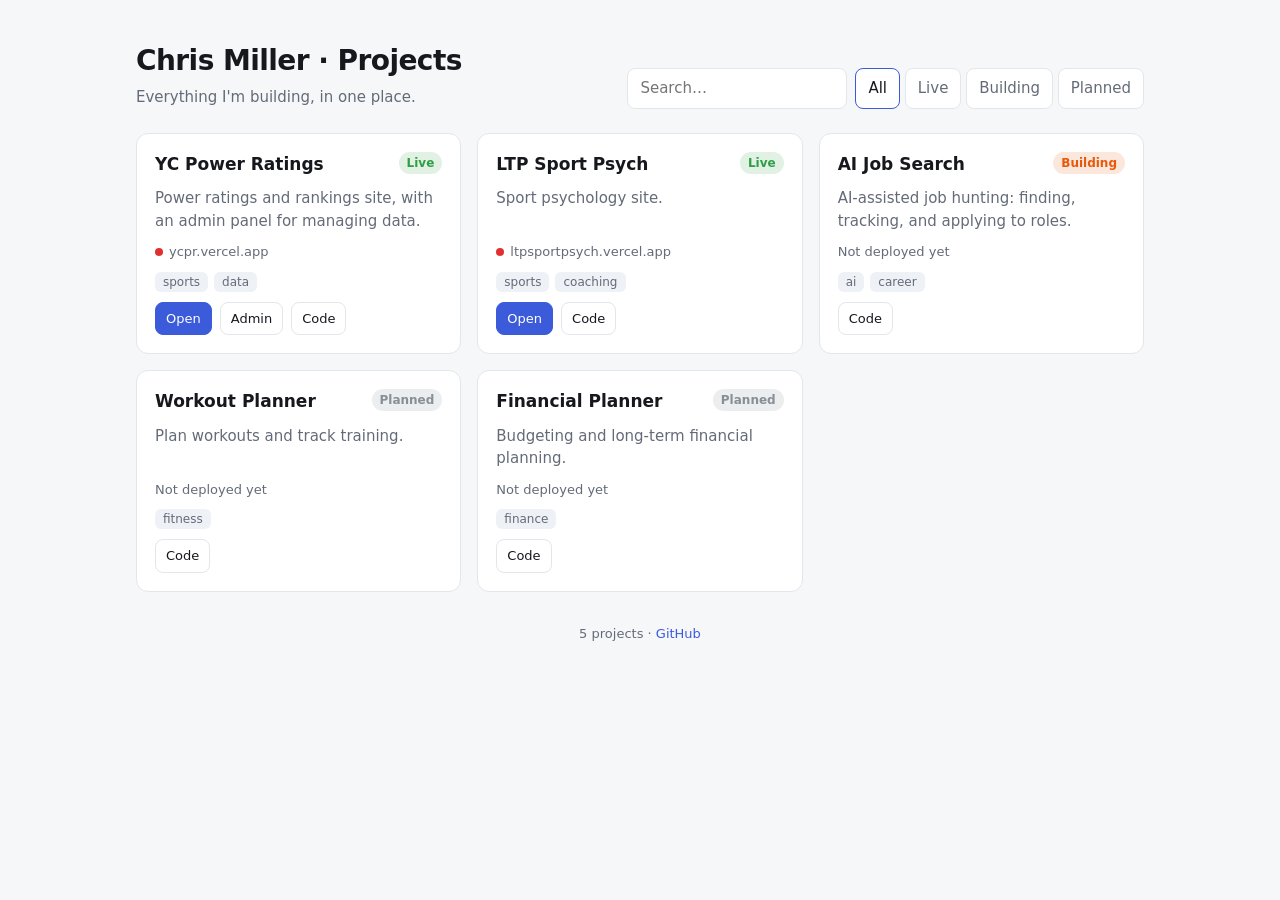
==== index.html @ 292fd46a "Add personal project hub (static Vercel site) Single-page dashboard linking to all sites and repos. " ====
<!doctype html>
<html lang="en">
<head>
  <meta charset="utf-8" />
  <meta name="viewport" content="width=device-width, initial-scale=1" />
  <title>Project Hub</title>
  <meta name="robots" content="noindex" />
  <link rel="icon" href="data:image/svg+xml,<svg xmlns='http://www.w3.org/2000/svg' viewBox='0 0 100 100'><text y='.9em' font-size='90'>🧭</text></svg>" />
  <style>
    :root {
      --bg: #f6f7f9; --card: #ffffff; --text: #16181d; --muted: #646b78;
      --border: #e3e6eb; --accent: #3b5bdb; --chip: #eef1f6;
      --live: #2f9e44; --building: #e8590c; --planned: #868e96; --down: #e03131;
    }
    @media (prefers-color-scheme: dark) {
      :root {
        --bg: #0f1115; --card: #171a21; --text: #e8eaee; --muted: #9aa1ad;
        --border: #262a33; --accent: #7c95ff; --chip: #222631;
      }
    }
    * { box-sizing: border-box; }
    body {
      margin: 0; background: var(--bg); color: var(--text);
      font: 15px/1.5 system-ui, -apple-system, "Segoe UI", Roboto, sans-serif;
    }
    main { max-width: 1040px; margin: 0 auto; padding: 40px 16px 64px; }
    header { display: flex; flex-wrap: wrap; gap: 16px; align-items: end; justify-content: space-between; margin-bottom: 24px; }
    h1 { margin: 0; font-size: 28px; letter-spacing: -0.02em; }
    header p { margin: 4px 0 0; color: var(--muted); }
    a { color: var(--accent); text-decoration: none; }
    a:hover { text-decoration: underline; }

    .controls { display: flex; gap: 8px; flex-wrap: wrap; }
    input[type=search] {
      padding: 8px 12px; border: 1px solid var(--border); border-radius: 8px;
      background: var(--card); color: var(--text); font: inherit; min-width: 200px;
    }
    .filters button {
      padding: 8px 12px; border: 1px solid var(--border); border-radius: 8px;
      background: var(--card); color: var(--muted); font: inherit; cursor: pointer;
    }
    .filters button[aria-pressed=true] { color: var(--text); border-color: var(--accent); }

    .grid { display: grid; grid-template-columns: repeat(auto-fill, minmax(300px, 1fr)); gap: 16px; }
    .card {
      background: var(--card); border: 1px solid var(--border); border-radius: 12px;
      padding: 18px; display: flex; flex-direction: column; gap: 10px;
    }
    .card-top { display: flex; justify-content: space-between; align-items: start; gap: 8px; }
    .card h2 { margin: 0; font-size: 17px; }
    .card p { margin: 0; color: var(--muted); flex: 1; }
    .badge { font-size: 12px; font-weight: 600; padding: 2px 8px; border-radius: 999px; white-space: nowrap; }
    .badge.live { color: var(--live); background: color-mix(in srgb, var(--live) 14%, transparent); }
    .badge.building { color: var(--building); background: color-mix(in srgb, var(--building) 14%, transparent); }
    .badge.planned { color: var(--planned); background: color-mix(in srgb, var(--planned) 16%, transparent); }
    .url { font-size: 13px; color: var(--muted); display: flex; align-items: center; gap: 6px; }
    .dot { width: 8px; height: 8px; border-radius: 50%; background: var(--planned); flex: none; }
    .dot.up { background: var(--live); }
    .dot.down { background: var(--down); }
    .tags { display: flex; gap: 6px; flex-wrap: wrap; }
    .tag { font-size: 12px; background: var(--chip); color: var(--muted); padding: 1px 8px; border-radius: 6px; }
    .actions { display: flex; gap: 8px; flex-wrap: wrap; }
    .actions a {
      font-size: 13px; padding: 6px 10px; border-radius: 8px; border: 1px solid var(--border);
      color: var(--text);
    }
    .actions a.primary { background: var(--accent); border-color: var(--accent); color: #fff; }
    .actions a:hover { text-decoration: none; border-color: var(--accent); }
    .empty { color: var(--muted); text-align: center; padding: 40px 0; }
    footer { margin-top: 32px; color: var(--muted); font-size: 13px; text-align: center; }
  </style>
</head>
<body>
  <main>
    <header>
      <div>
        <h1 id="title">Project Hub</h1>
        <p id="tagline"></p>
      </div>
      <div class="controls">
        <input type="search" id="q" placeholder="Search…" aria-label="Search projects" />
        <div class="filters" role="group" aria-label="Filter by status">
          <button data-f="all" aria-pressed="true">All</button>
          <button data-f="live" aria-pressed="false">Live</button>
          <button data-f="building" aria-pressed="false">Building</button>
          <button data-f="planned" aria-pressed="false">Planned</button>
        </div>
      </div>
    </header>

    <section class="grid" id="grid"></section>
    <footer id="footer"></footer>
  </main>

  <script src="sites.js"></script>
  <script>
    const hub = window.HUB;
    const LABEL = { live: "Live", building: "Building", planned: "Planned" };
    const grid = document.getElementById("grid");
    let filter = "all";

    document.getElementById("title").textContent = hub.owner ? `${hub.owner} · Projects` : "Project Hub";
    document.getElementById("tagline").textContent = hub.tagline || "";
    document.getElementById("footer").innerHTML =
      `${hub.sites.length} projects · <a href="${hub.github}" target="_blank" rel="noopener">GitHub</a>`;

    const esc = (s) => String(s).replace(/[&<>"']/g, (c) => ({ "&": "&amp;", "<": "&lt;", ">": "&gt;", '"': "&quot;", "'": "&#39;" }[c]));

    function card(s) {
      const host = s.url ? new URL(s.url).host : "";
      const actions = [
        s.url && `<a class="primary" href="${esc(s.url)}" target="_blank" rel="noopener">Open</a>`,
        ...(s.links || []).map((l) => `<a href="${esc(l.href)}" target="_blank" rel="noopener">${esc(l.label)}</a>`),
        s.repo && `<a href="${esc(s.repo)}" target="_blank" rel="noopener">Code</a>`,
      ].filter(Boolean).join("");
      return `
        <article class="card">
          <div class="card-top">
            <h2>${esc(s.name)}</h2>
            <span class="badge ${s.status}">${LABEL[s.status] || s.status}</span>
          </div>
          <p>${esc(s.description || "")}</p>
          ${host ? `<div class="url"><span class="dot" data-ping="${esc(s.url)}" title="Checking…"></span>${esc(host)}</div>` : `<div class="url">Not deployed yet</div>`}
          ${s.tags?.length ? `<div class="tags">${s.tags.map((t) => `<span class="tag">${esc(t)}</span>`).join("")}</div>` : ""}
          <div class="actions">${actions}</div>
        </article>`;
    }

    function render() {
      const q = document.getElementById("q").value.trim().toLowerCase();
      const list = hub.sites.filter((s) =>
        (filter === "all" || s.status === filter) &&
        (!q || [s.name, s.description, ...(s.tags || [])].join(" ").toLowerCase().includes(q))
      );
      grid.innerHTML = list.length ? list.map(card).join("") : `<div class="empty">No matches.</div>`;
      grid.querySelectorAll("[data-ping]").forEach(ping);
    }

    // Reachability check: a no-cors request resolves if the site answers at all
    // and rejects on network failure/timeout. It can't see status codes.
    const pingCache = {};
    function ping(dot) {
      const url = dot.dataset.ping;
      pingCache[url] ??= Promise.race([
        fetch(url, { mode: "no-cors", cache: "no-store" }).then(() => true),
        new Promise((r) => setTimeout(() => r(false), 8000)),
      ]).catch(() => false);
      pingCache[url].then((up) => {
        dot.classList.add(up ? "up" : "down");
        dot.title = up ? "Reachable" : "Not responding";
      });
    }

    document.getElementById("q").addEventListener("input", render);
    document.querySelectorAll(".filters button").forEach((b) =>
      b.addEventListener("click", () => {
        filter = b.dataset.f;
        document.querySelectorAll(".filters button").forEach((x) => x.setAttribute("aria-pressed", x === b));
        render();
      })
    );
    render();
  </script>
</body>
</html>
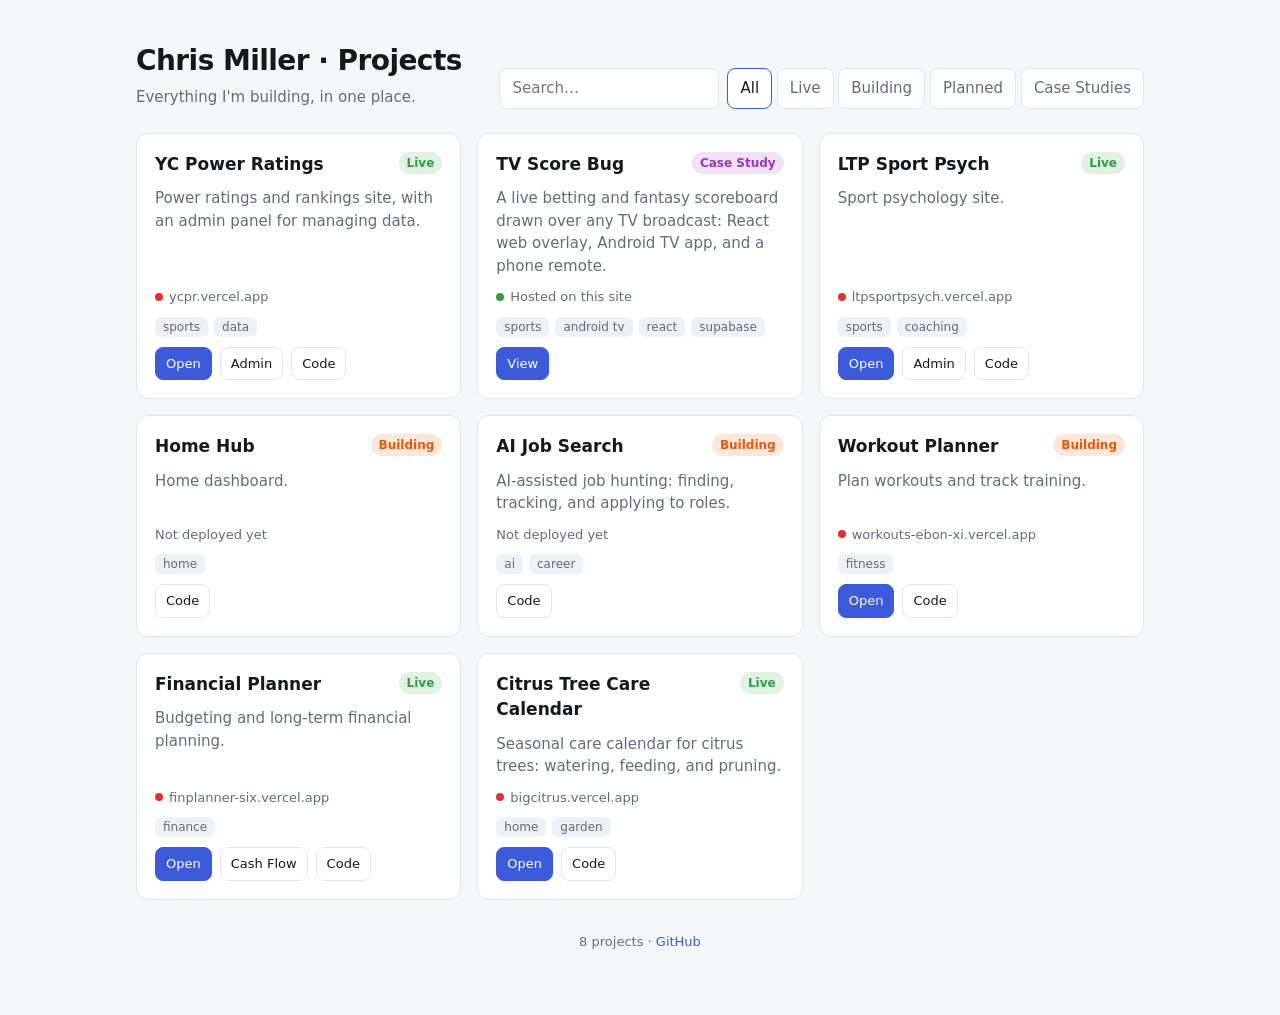
==== commit 81c29e5d: "Add TV Score Bug case study and showcase status Hosts the case study page at /tv-score-bug/ and adds" ====
--- a/index.html
+++ b/index.html
@@ -10,7 +10,7 @@
     :root {
       --bg: #f6f7f9; --card: #ffffff; --text: #16181d; --muted: #646b78;
       --border: #e3e6eb; --accent: #3b5bdb; --chip: #eef1f6;
-      --live: #2f9e44; --building: #e8590c; --planned: #868e96; --down: #e03131;
+      --live: #2f9e44; --building: #e8590c; --planned: #868e96; --showcase: #9c36b5; --down: #e03131;
     }
     @media (prefers-color-scheme: dark) {
       :root {
@@ -53,6 +53,7 @@
     .badge.live { color: var(--live); background: color-mix(in srgb, var(--live) 14%, transparent); }
     .badge.building { color: var(--building); background: color-mix(in srgb, var(--building) 14%, transparent); }
     .badge.planned { color: var(--planned); background: color-mix(in srgb, var(--planned) 16%, transparent); }
+    .badge.showcase { color: var(--showcase); background: color-mix(in srgb, var(--showcase) 14%, transparent); }
     .url { font-size: 13px; color: var(--muted); display: flex; align-items: center; gap: 6px; }
     .dot { width: 8px; height: 8px; border-radius: 50%; background: var(--planned); flex: none; }
     .dot.up { background: var(--live); }
@@ -84,6 +85,7 @@
           <button data-f="live" aria-pressed="false">Live</button>
           <button data-f="building" aria-pressed="false">Building</button>
           <button data-f="planned" aria-pressed="false">Planned</button>
+          <button data-f="showcase" aria-pressed="false">Case Studies</button>
         </div>
       </div>
     </header>
@@ -95,7 +97,7 @@
   <script src="sites.js"></script>
   <script>
     const hub = window.HUB;
-    const LABEL = { live: "Live", building: "Building", planned: "Planned" };
+    const LABEL = { live: "Live", building: "Building", planned: "Planned", showcase: "Case Study" };
     const grid = document.getElementById("grid");
     let filter = "all";
 
@@ -107,9 +109,10 @@
     const esc = (s) => String(s).replace(/[&<>"']/g, (c) => ({ "&": "&amp;", "<": "&lt;", ">": "&gt;", '"': "&quot;", "'": "&#39;" }[c]));
 
     function card(s) {
-      const host = s.url ? new URL(s.url).host : "";
+      // Relative URLs (e.g. "/tv-score-bug/") are pages hosted in this repo.
+      const host = !s.url ? "" : /^https?:/.test(s.url) ? new URL(s.url).host : "Hosted on this site";
       const actions = [
-        s.url && `<a class="primary" href="${esc(s.url)}" target="_blank" rel="noopener">Open</a>`,
+        s.url && `<a class="primary" href="${esc(s.url)}" target="_blank" rel="noopener">${s.status === "showcase" ? "View" : "Open"}</a>`,
         ...(s.links || []).map((l) => `<a href="${esc(l.href)}" target="_blank" rel="noopener">${esc(l.label)}</a>`),
         s.repo && `<a href="${esc(s.repo)}" target="_blank" rel="noopener">Code</a>`,
       ].filter(Boolean).join("");
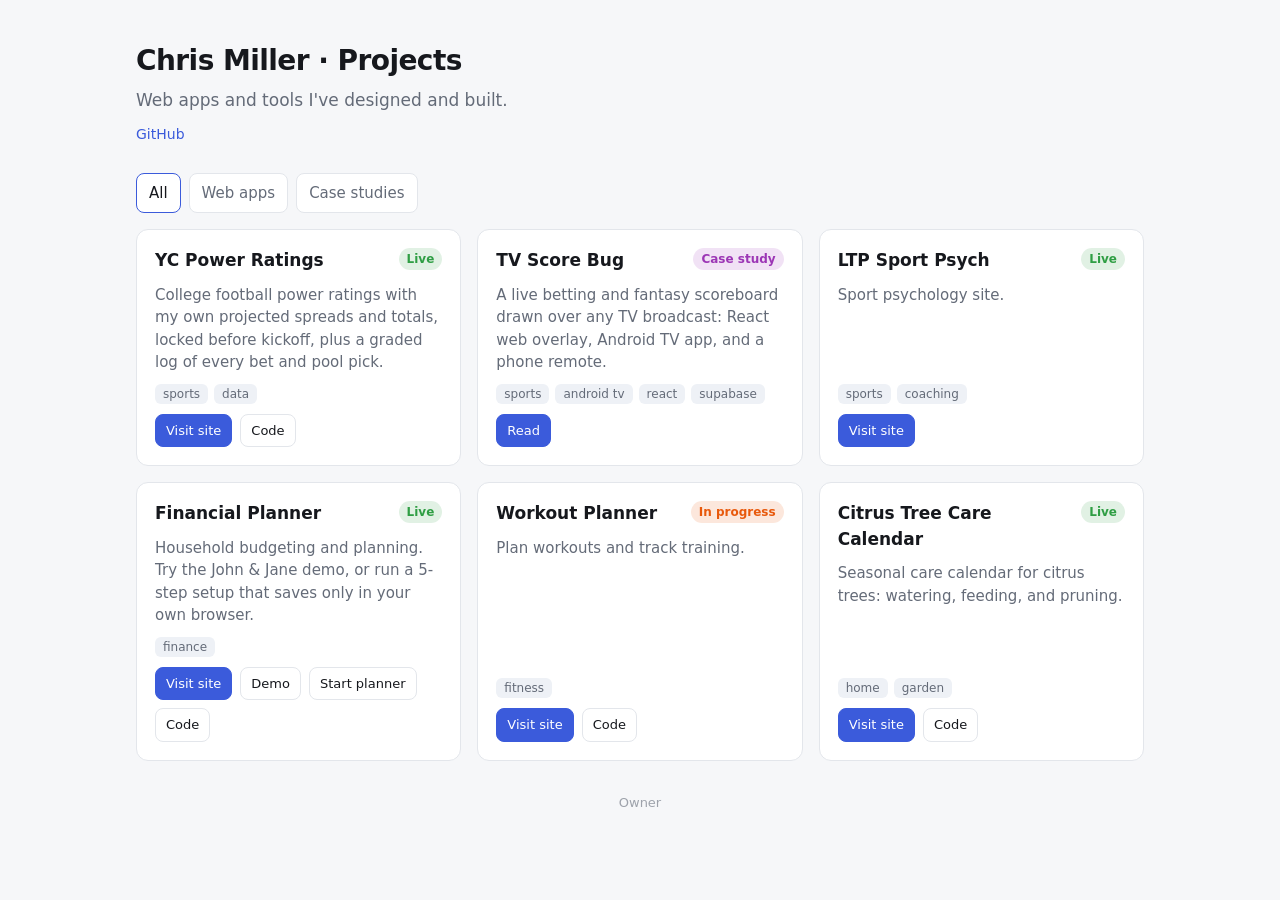
==== commit 681a76db: "Split into public portfolio and password-protected admin hub - / is now a public portfolio: live sit" ====
--- a/index.html
+++ b/index.html
@@ -3,118 +3,58 @@
 <head>
   <meta charset="utf-8" />
   <meta name="viewport" content="width=device-width, initial-scale=1" />
-  <title>Project Hub</title>
-  <meta name="robots" content="noindex" />
+  <title>Chris Miller · Projects</title>
+  <meta name="description" content="Web apps and tools designed and built by Chris Miller." />
   <link rel="icon" href="data:image/svg+xml,<svg xmlns='http://www.w3.org/2000/svg' viewBox='0 0 100 100'><text y='.9em' font-size='90'>🧭</text></svg>" />
+  <link rel="stylesheet" href="/styles.css" />
   <style>
-    :root {
-      --bg: #f6f7f9; --card: #ffffff; --text: #16181d; --muted: #646b78;
-      --border: #e3e6eb; --accent: #3b5bdb; --chip: #eef1f6;
-      --live: #2f9e44; --building: #e8590c; --planned: #868e96; --showcase: #9c36b5; --down: #e03131;
-    }
-    @media (prefers-color-scheme: dark) {
-      :root {
-        --bg: #0f1115; --card: #171a21; --text: #e8eaee; --muted: #9aa1ad;
-        --border: #262a33; --accent: #7c95ff; --chip: #222631;
-      }
-    }
-    * { box-sizing: border-box; }
-    body {
-      margin: 0; background: var(--bg); color: var(--text);
-      font: 15px/1.5 system-ui, -apple-system, "Segoe UI", Roboto, sans-serif;
-    }
-    main { max-width: 1040px; margin: 0 auto; padding: 40px 16px 64px; }
-    header { display: flex; flex-wrap: wrap; gap: 16px; align-items: end; justify-content: space-between; margin-bottom: 24px; }
-    h1 { margin: 0; font-size: 28px; letter-spacing: -0.02em; }
-    header p { margin: 4px 0 0; color: var(--muted); }
-    a { color: var(--accent); text-decoration: none; }
-    a:hover { text-decoration: underline; }
-
-    .controls { display: flex; gap: 8px; flex-wrap: wrap; }
-    input[type=search] {
-      padding: 8px 12px; border: 1px solid var(--border); border-radius: 8px;
-      background: var(--card); color: var(--text); font: inherit; min-width: 200px;
-    }
-    .filters button {
-      padding: 8px 12px; border: 1px solid var(--border); border-radius: 8px;
-      background: var(--card); color: var(--muted); font: inherit; cursor: pointer;
-    }
-    .filters button[aria-pressed=true] { color: var(--text); border-color: var(--accent); }
-
-    .grid { display: grid; grid-template-columns: repeat(auto-fill, minmax(300px, 1fr)); gap: 16px; }
-    .card {
-      background: var(--card); border: 1px solid var(--border); border-radius: 12px;
-      padding: 18px; display: flex; flex-direction: column; gap: 10px;
-    }
-    .card-top { display: flex; justify-content: space-between; align-items: start; gap: 8px; }
-    .card h2 { margin: 0; font-size: 17px; }
-    .card p { margin: 0; color: var(--muted); flex: 1; }
-    .badge { font-size: 12px; font-weight: 600; padding: 2px 8px; border-radius: 999px; white-space: nowrap; }
-    .badge.live { color: var(--live); background: color-mix(in srgb, var(--live) 14%, transparent); }
-    .badge.building { color: var(--building); background: color-mix(in srgb, var(--building) 14%, transparent); }
-    .badge.planned { color: var(--planned); background: color-mix(in srgb, var(--planned) 16%, transparent); }
-    .badge.showcase { color: var(--showcase); background: color-mix(in srgb, var(--showcase) 14%, transparent); }
-    .url { font-size: 13px; color: var(--muted); display: flex; align-items: center; gap: 6px; }
-    .dot { width: 8px; height: 8px; border-radius: 50%; background: var(--planned); flex: none; }
-    .dot.up { background: var(--live); }
-    .dot.down { background: var(--down); }
-    .tags { display: flex; gap: 6px; flex-wrap: wrap; }
-    .tag { font-size: 12px; background: var(--chip); color: var(--muted); padding: 1px 8px; border-radius: 6px; }
-    .actions { display: flex; gap: 8px; flex-wrap: wrap; }
-    .actions a {
-      font-size: 13px; padding: 6px 10px; border-radius: 8px; border: 1px solid var(--border);
-      color: var(--text);
-    }
-    .actions a.primary { background: var(--accent); border-color: var(--accent); color: #fff; }
-    .actions a:hover { text-decoration: none; border-color: var(--accent); }
-    .empty { color: var(--muted); text-align: center; padding: 40px 0; }
-    footer { margin-top: 32px; color: var(--muted); font-size: 13px; text-align: center; }
+    .hero { margin-bottom: 28px; }
+    .hero p { margin: 6px 0 0; color: var(--muted); font-size: 17px; }
+    .hero .links { margin-top: 10px; font-size: 14px; display: flex; gap: 14px; }
+    .filters { display: flex; gap: 8px; flex-wrap: wrap; margin-bottom: 16px; }
+    .owner { color: var(--muted); opacity: .6; }
   </style>
 </head>
 <body>
   <main>
-    <header>
-      <div>
-        <h1 id="title">Project Hub</h1>
-        <p id="tagline"></p>
-      </div>
-      <div class="controls">
-        <input type="search" id="q" placeholder="Search…" aria-label="Search projects" />
-        <div class="filters" role="group" aria-label="Filter by status">
-          <button data-f="all" aria-pressed="true">All</button>
-          <button data-f="live" aria-pressed="false">Live</button>
-          <button data-f="building" aria-pressed="false">Building</button>
-          <button data-f="planned" aria-pressed="false">Planned</button>
-          <button data-f="showcase" aria-pressed="false">Case Studies</button>
-        </div>
-      </div>
+    <header class="hero">
+      <h1 id="title"></h1>
+      <p id="tagline"></p>
+      <div class="links"><a id="gh" target="_blank" rel="noopener">GitHub</a></div>
     </header>
 
+    <div class="filters" role="group" aria-label="Filter projects">
+      <button class="btn" data-f="all" aria-pressed="true">All</button>
+      <button class="btn" data-f="apps" aria-pressed="false">Web apps</button>
+      <button class="btn" data-f="showcase" aria-pressed="false">Case studies</button>
+    </div>
+
     <section class="grid" id="grid"></section>
-    <footer id="footer"></footer>
+    <footer><a class="owner" href="/admin">Owner</a></footer>
   </main>
 
-  <script src="sites.js"></script>
+  <script src="/sites.js"></script>
   <script>
     const hub = window.HUB;
-    const LABEL = { live: "Live", building: "Building", planned: "Planned", showcase: "Case Study" };
-    const grid = document.getElementById("grid");
-    let filter = "all";
+    const LABEL = { live: "Live", building: "In progress", planned: "Planned", showcase: "Case study" };
+    const esc = (s) => String(s).replace(/[&<>"']/g, (c) => ({ "&": "&amp;", "<": "&lt;", ">": "&gt;", '"': "&quot;", "'": "&#39;" }[c]));
+    const ext = (href) => /^https?:/.test(href) ? ` target="_blank" rel="noopener"` : "";
+    const btn = (label, href, primary) => `<a${primary ? ' class="primary"' : ""} href="${esc(href)}"${ext(href)}>${esc(label)}</a>`;
 
-    document.getElementById("title").textContent = hub.owner ? `${hub.owner} · Projects` : "Project Hub";
-    document.getElementById("tagline").textContent = hub.tagline || "";
-    document.getElementById("footer").innerHTML =
-      `${hub.sites.length} projects · <a href="${hub.github}" target="_blank" rel="noopener">GitHub</a>`;
+    // Public = not opted out, and has something a visitor can actually open.
+    const sites = hub.sites.filter((s) => s.public !== false && (s.url || s.demo || s.writeup));
 
-    const esc = (s) => String(s).replace(/[&<>"']/g, (c) => ({ "&": "&amp;", "<": "&lt;", ">": "&gt;", '"': "&quot;", "'": "&#39;" }[c]));
+    document.getElementById("title").textContent = `${hub.owner} · Projects`;
+    document.getElementById("tagline").textContent = hub.tagline;
+    document.getElementById("gh").href = hub.github;
 
     function card(s) {
-      // Relative URLs (e.g. "/tv-score-bug/") are pages hosted in this repo.
-      const host = !s.url ? "" : /^https?:/.test(s.url) ? new URL(s.url).host : "Hosted on this site";
       const actions = [
-        s.url && `<a class="primary" href="${esc(s.url)}" target="_blank" rel="noopener">${s.status === "showcase" ? "View" : "Open"}</a>`,
-        ...(s.links || []).map((l) => `<a href="${esc(l.href)}" target="_blank" rel="noopener">${esc(l.label)}</a>`),
-        s.repo && `<a href="${esc(s.repo)}" target="_blank" rel="noopener">Code</a>`,
+        s.url && btn(s.status === "showcase" ? "Read" : "Visit site", s.url, true),
+        s.demo && btn("Demo", s.demo),
+        s.writeup && btn("Write-up", s.writeup),
+        ...(s.links || []).map((l) => btn(l.label, l.href)),
+        s.repo && !s.repoPrivate && btn("Code", s.repo),
       ].filter(Boolean).join("");
       return `
         <article class="card">
@@ -123,42 +63,21 @@
             <span class="badge ${s.status}">${LABEL[s.status] || s.status}</span>
           </div>
           <p>${esc(s.description || "")}</p>
-          ${host ? `<div class="url"><span class="dot" data-ping="${esc(s.url)}" title="Checking…"></span>${esc(host)}</div>` : `<div class="url">Not deployed yet</div>`}
           ${s.tags?.length ? `<div class="tags">${s.tags.map((t) => `<span class="tag">${esc(t)}</span>`).join("")}</div>` : ""}
           <div class="actions">${actions}</div>
         </article>`;
     }
 
+    let filter = "all";
     function render() {
-      const q = document.getElementById("q").value.trim().toLowerCase();
-      const list = hub.sites.filter((s) =>
-        (filter === "all" || s.status === filter) &&
-        (!q || [s.name, s.description, ...(s.tags || [])].join(" ").toLowerCase().includes(q))
-      );
-      grid.innerHTML = list.length ? list.map(card).join("") : `<div class="empty">No matches.</div>`;
-      grid.querySelectorAll("[data-ping]").forEach(ping);
+      const list = sites.filter((s) =>
+        filter === "all" || (filter === "showcase" ? s.status === "showcase" : s.status !== "showcase"));
+      document.getElementById("grid").innerHTML = list.map(card).join("") || `<div class="empty">Nothing here yet.</div>`;
     }
-
-    // Reachability check: a no-cors request resolves if the site answers at all
-    // and rejects on network failure/timeout. It can't see status codes.
-    const pingCache = {};
-    function ping(dot) {
-      const url = dot.dataset.ping;
-      pingCache[url] ??= Promise.race([
-        fetch(url, { mode: "no-cors", cache: "no-store" }).then(() => true),
-        new Promise((r) => setTimeout(() => r(false), 8000)),
-      ]).catch(() => false);
-      pingCache[url].then((up) => {
-        dot.classList.add(up ? "up" : "down");
-        dot.title = up ? "Reachable" : "Not responding";
-      });
-    }
-
-    document.getElementById("q").addEventListener("input", render);
-    document.querySelectorAll(".filters button").forEach((b) =>
+    document.querySelectorAll(".filters .btn").forEach((b) =>
       b.addEventListener("click", () => {
         filter = b.dataset.f;
-        document.querySelectorAll(".filters button").forEach((x) => x.setAttribute("aria-pressed", x === b));
+        document.querySelectorAll(".filters .btn").forEach((x) => x.setAttribute("aria-pressed", x === b));
         render();
       })
     );
--- a/styles.css
+++ b/styles.css
@@ -0,0 +1,54 @@
+:root {
+  --bg: #f6f7f9; --card: #ffffff; --text: #16181d; --muted: #646b78;
+  --border: #e3e6eb; --accent: #3b5bdb; --chip: #eef1f6;
+  --live: #2f9e44; --building: #e8590c; --planned: #868e96; --showcase: #9c36b5; --down: #e03131;
+}
+@media (prefers-color-scheme: dark) {
+  :root {
+    --bg: #0f1115; --card: #171a21; --text: #e8eaee; --muted: #9aa1ad;
+    --border: #262a33; --accent: #7c95ff; --chip: #222631;
+  }
+}
+* { box-sizing: border-box; }
+body {
+  margin: 0; background: var(--bg); color: var(--text);
+  font: 15px/1.5 system-ui, -apple-system, "Segoe UI", Roboto, sans-serif;
+}
+main { max-width: 1040px; margin: 0 auto; padding: 40px 16px 64px; }
+a { color: var(--accent); text-decoration: none; }
+a:hover { text-decoration: underline; }
+h1 { margin: 0; font-size: 28px; letter-spacing: -0.02em; }
+
+.grid { display: grid; grid-template-columns: repeat(auto-fill, minmax(300px, 1fr)); gap: 16px; }
+.card {
+  background: var(--card); border: 1px solid var(--border); border-radius: 12px;
+  padding: 18px; display: flex; flex-direction: column; gap: 10px;
+}
+.card-top { display: flex; justify-content: space-between; align-items: start; gap: 8px; }
+.card h2 { margin: 0; font-size: 17px; }
+.card p { margin: 0; color: var(--muted); flex: 1; }
+.badge { font-size: 12px; font-weight: 600; padding: 2px 8px; border-radius: 999px; white-space: nowrap; }
+.badge.live { color: var(--live); background: color-mix(in srgb, var(--live) 14%, transparent); }
+.badge.building { color: var(--building); background: color-mix(in srgb, var(--building) 14%, transparent); }
+.badge.planned { color: var(--planned); background: color-mix(in srgb, var(--planned) 16%, transparent); }
+.badge.showcase { color: var(--showcase); background: color-mix(in srgb, var(--showcase) 14%, transparent); }
+.meta { font-size: 13px; color: var(--muted); display: flex; align-items: center; gap: 6px; }
+.dot { width: 8px; height: 8px; border-radius: 50%; background: var(--planned); flex: none; }
+.dot.up { background: var(--live); }
+.dot.down { background: var(--down); }
+.tags { display: flex; gap: 6px; flex-wrap: wrap; }
+.tag { font-size: 12px; background: var(--chip); color: var(--muted); padding: 1px 8px; border-radius: 6px; }
+.actions { display: flex; gap: 8px; flex-wrap: wrap; }
+.actions a {
+  font-size: 13px; padding: 6px 10px; border-radius: 8px; border: 1px solid var(--border); color: var(--text);
+}
+.actions a.primary { background: var(--accent); border-color: var(--accent); color: #fff; }
+.actions a:hover { text-decoration: none; border-color: var(--accent); }
+.empty { color: var(--muted); text-align: center; padding: 40px 0; }
+footer { margin-top: 32px; color: var(--muted); font-size: 13px; text-align: center; }
+
+.btn {
+  padding: 8px 12px; border: 1px solid var(--border); border-radius: 8px;
+  background: var(--card); color: var(--muted); font: inherit; cursor: pointer;
+}
+.btn[aria-pressed=true] { color: var(--text); border-color: var(--accent); }
